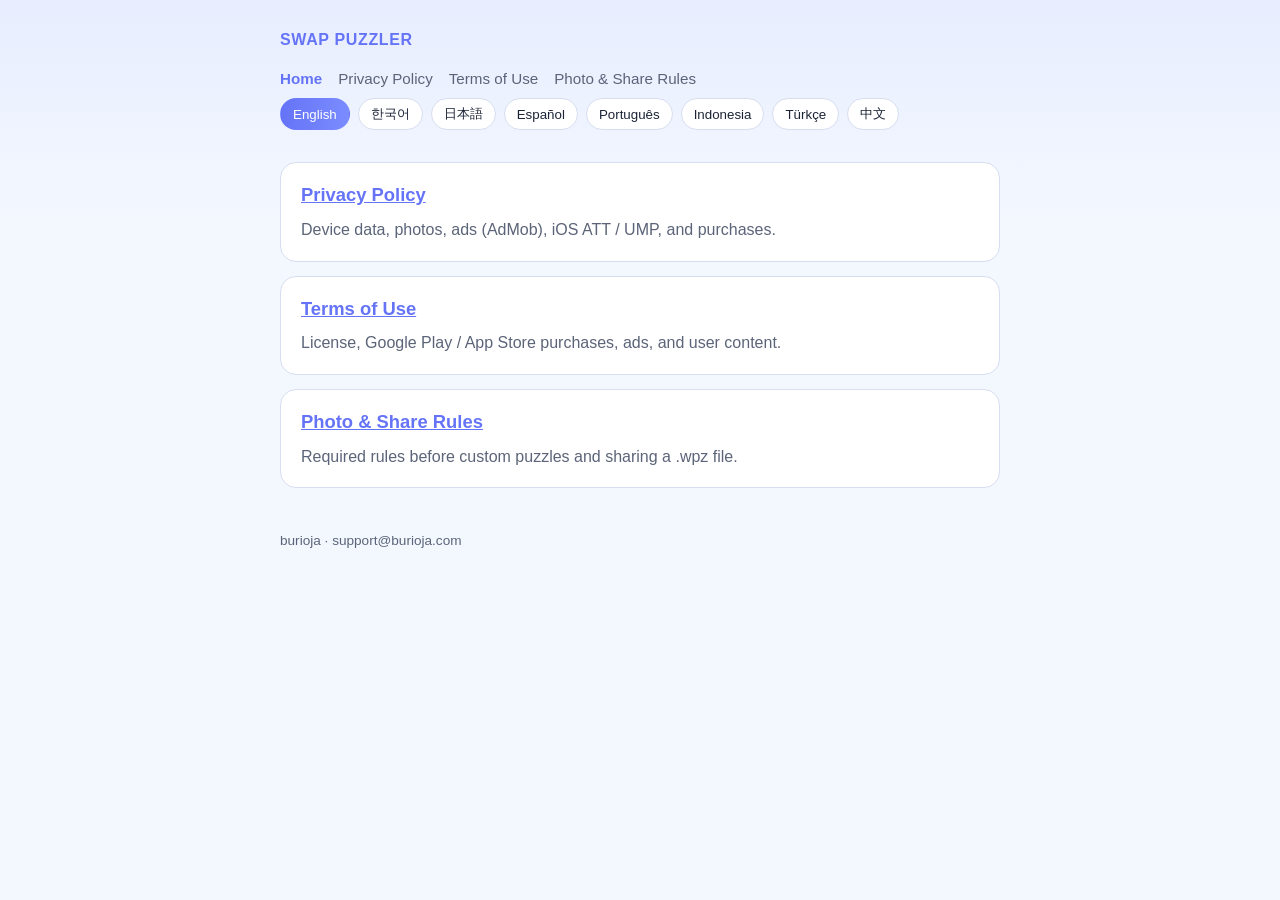
==== index.html @ cd0bc698 "Publish SWAP PUZZLER privacy, terms, and photo-share pages. Co-authored-by: Cursor <cursoragent@curs" ====
<!DOCTYPE html>
<html lang="en">
<head>
  <meta charset="utf-8">
  <meta name="viewport" content="width=device-width, initial-scale=1">
  <title>SWAP PUZZLER</title>
  <link rel="stylesheet" href="style.css">
</head>
<body data-doc="home">
  <header>
    <a class="brand" href="index.html">SWAP PUZZLER</a>
    <nav id="nav"></nav>
    <div class="toolbar" id="langs"></div>
  </header>
  <main>
    <div class="home-card">
      <h2><a id="privacy-link" href="privacy.html">Privacy Policy</a></h2>
      <p>Device data, photos, ads (AdMob), iOS ATT / UMP, and purchases.</p>
    </div>
    <div class="home-card">
      <h2><a id="terms-link" href="terms.html">Terms of Use</a></h2>
      <p>License, Google Play / App Store purchases, ads, and user content.</p>
    </div>
    <div class="home-card">
      <h2><a id="ugc-link" href="ugc.html">Photo &amp; Share Rules</a></h2>
      <p>Required rules before custom puzzles and sharing a .wpz file.</p>
    </div>
  </main>
  <footer>burioja · support@burioja.com</footer>
  <script src="copy.js"></script>
  <script src="app.js"></script>
</body>
</html>
---- style.css ----
:root {
  --ink: #1b2436;
  --muted: #5b6478;
  --line: #d7deef;
  --paper: #f3f8ff;
  --card: #ffffff;
  --accent: #6574f7;
  --accent-2: #7b8cff;
}

* { box-sizing: border-box; }
html, body { margin: 0; padding: 0; }
body {
  font-family: "Segoe UI", "Noto Sans KR", "Apple SD Gothic Neo", sans-serif;
  color: var(--ink);
  background: linear-gradient(180deg, #e8edff 0%, var(--paper) 220px);
  line-height: 1.55;
  min-height: 100vh;
}

a { color: var(--accent); }
header, main, footer { max-width: 760px; margin: 0 auto; padding: 0 20px; }
header { padding-top: 28px; padding-bottom: 12px; }
.brand { font-weight: 700; letter-spacing: 0.04em; color: var(--accent); text-decoration: none; }
nav { display: flex; flex-wrap: wrap; gap: 10px 16px; margin: 14px 0 8px; }
nav a { text-decoration: none; color: var(--muted); font-size: 0.95rem; }
nav a.active { color: var(--accent); font-weight: 650; }

.toolbar {
  display: flex;
  flex-wrap: wrap;
  gap: 8px;
  margin: 8px 0 20px;
}
.toolbar button {
  border: 1px solid var(--line);
  background: var(--card);
  border-radius: 999px;
  padding: 6px 12px;
  cursor: pointer;
  color: var(--ink);
}
.toolbar button[aria-current="true"] {
  background: linear-gradient(90deg, var(--accent), var(--accent-2));
  color: #fff;
  border-color: transparent;
}

h1 { font-size: 1.7rem; margin: 0 0 16px; }
article {
  background: var(--card);
  border: 1px solid var(--line);
  border-radius: 16px;
  padding: 22px 22px 28px;
  white-space: pre-wrap;
  font-size: 0.98rem;
}
.home-card {
  background: var(--card);
  border: 1px solid var(--line);
  border-radius: 16px;
  padding: 18px 20px;
  margin: 0 0 14px;
}
.home-card h2 { margin: 0 0 8px; font-size: 1.15rem; }
.home-card p { margin: 0; color: var(--muted); }
footer { color: var(--muted); font-size: 0.85rem; padding: 28px 20px 40px; }
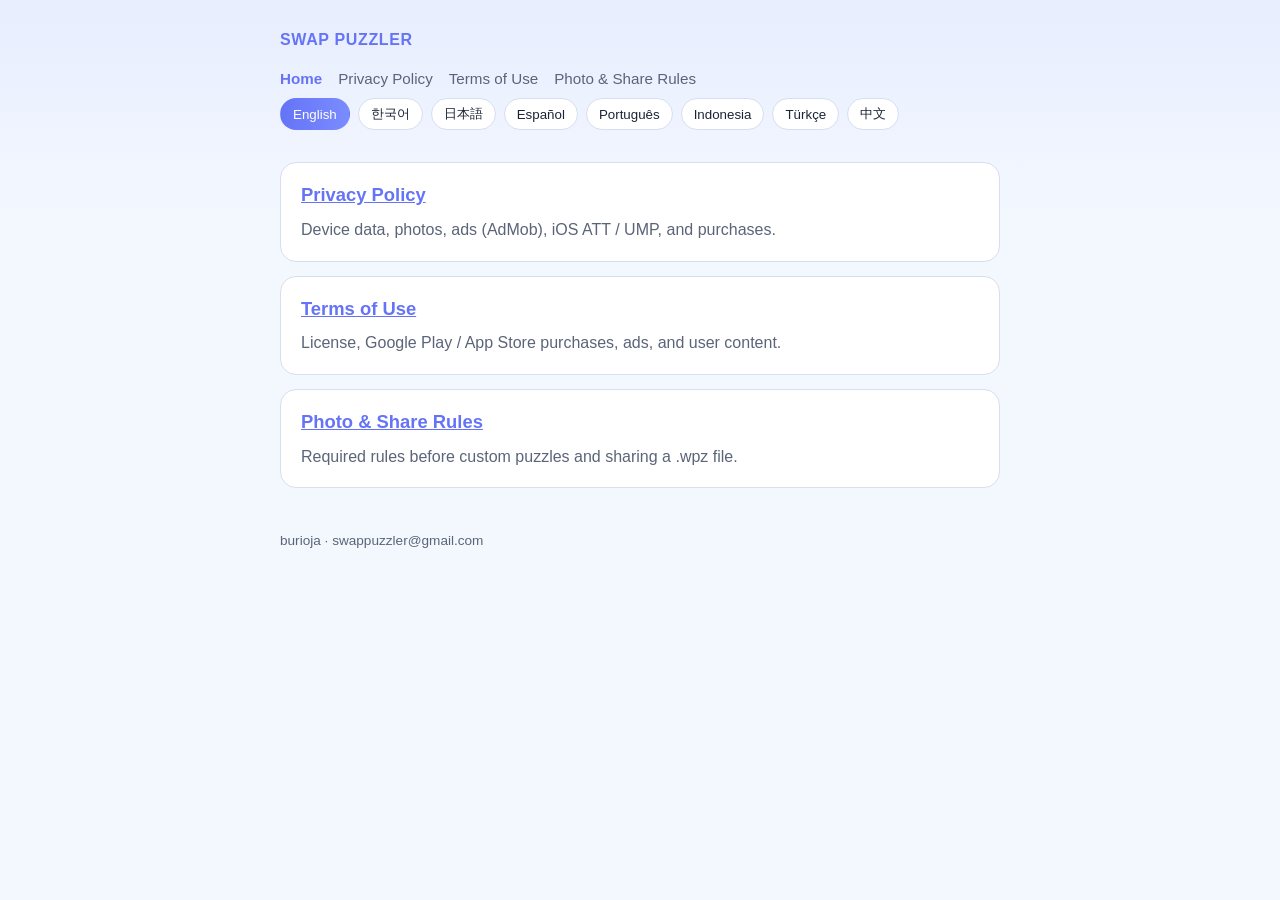
==== commit 9d9d98e0: "Use swappuzzler@gmail.com as the public contact address. Co-authored-by: Cursor <cursoragent@cursor." ====
--- a/index.html
+++ b/index.html
@@ -26,7 +26,7 @@
       <p>Required rules before custom puzzles and sharing a .wpz file.</p>
     </div>
   </main>
-  <footer>burioja · support@burioja.com</footer>
+  <footer>burioja · swappuzzler@gmail.com</footer>
   <script src="copy.js"></script>
   <script src="app.js"></script>
 </body>
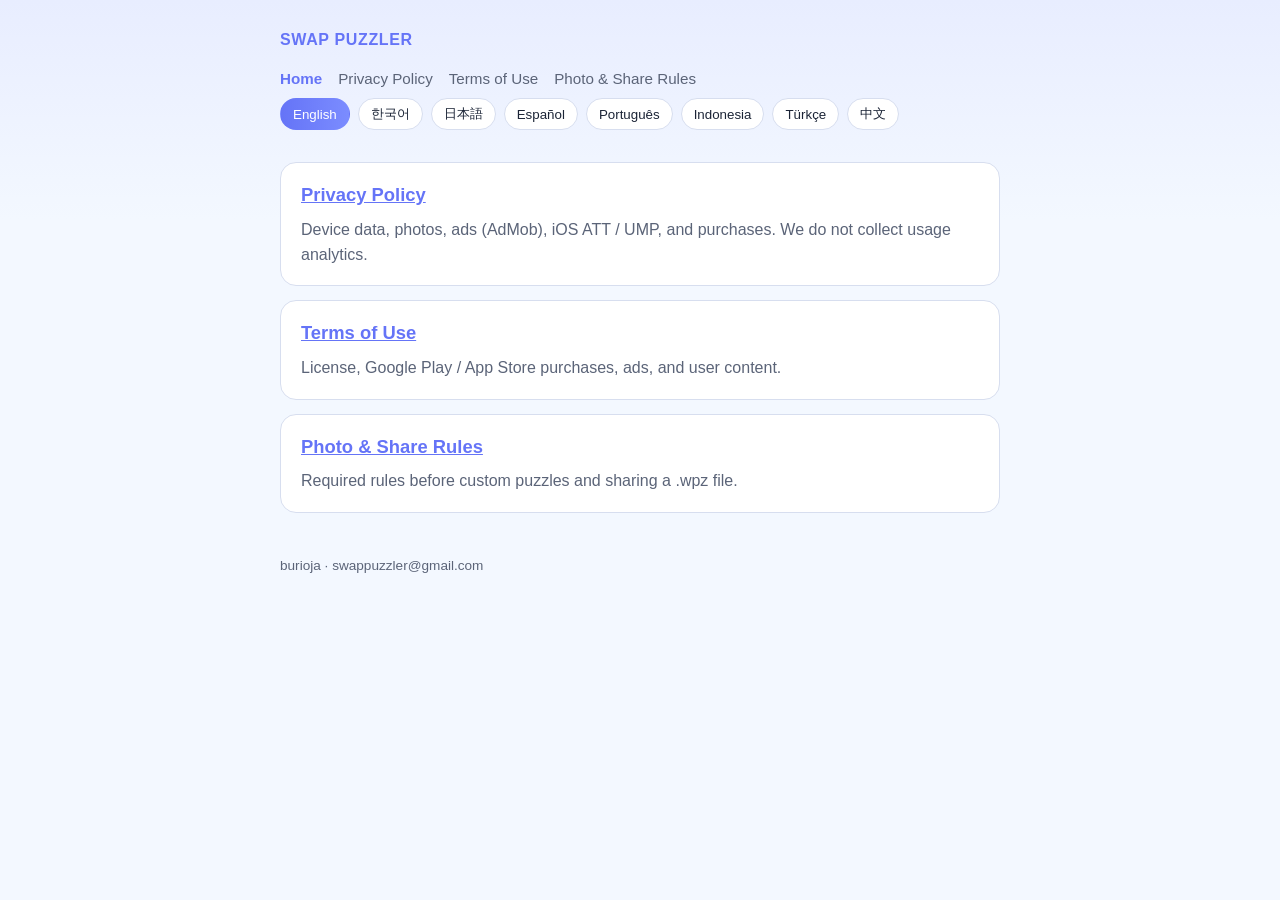
==== commit 441d4e54: "Align hosted legal copy with the current app: no usage analytics, Ad privacy always in Settings. Co-" ====
--- a/index.html
+++ b/index.html
@@ -15,7 +15,7 @@
   <main>
     <div class="home-card">
       <h2><a id="privacy-link" href="privacy.html">Privacy Policy</a></h2>
-      <p>Device data, photos, ads (AdMob), iOS ATT / UMP, and purchases.</p>
+      <p>Device data, photos, ads (AdMob), iOS ATT / UMP, and purchases. We do not collect usage analytics.</p>
     </div>
     <div class="home-card">
       <h2><a id="terms-link" href="terms.html">Terms of Use</a></h2>
